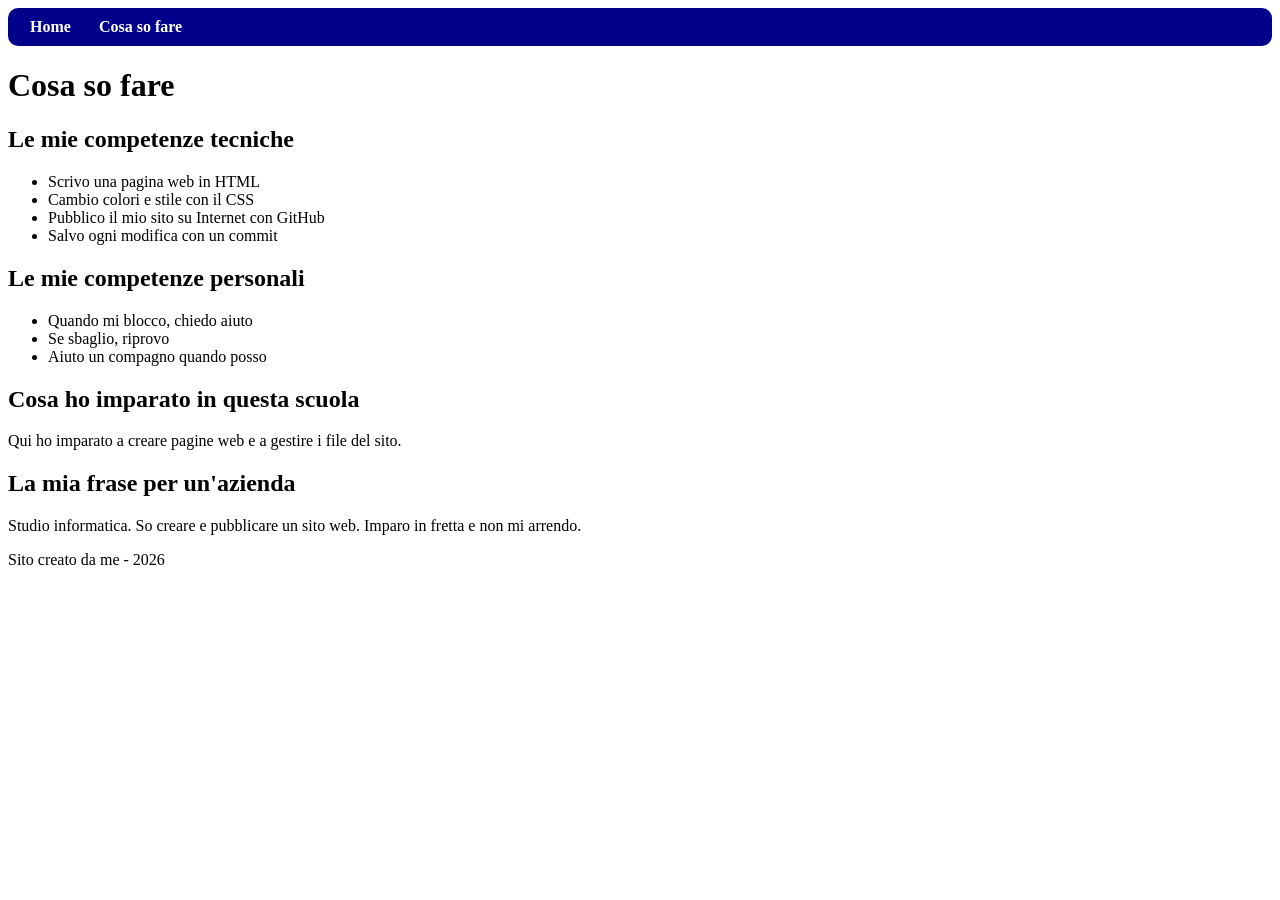
==== competenze.html @ 1a1e081b "Add competenze.html with skills and personal info" ====
<!DOCTYPE html>
<html lang="it">
<head>
  <meta charset="utf-8">
  <meta name="viewport" content="width=device-width, initial-scale=1">
  <title>Cosa so fare</title>
  <link rel="stylesheet" href="style.css">
</head>
<body>
  <nav class="menu">
    <a href="index.html">Home</a>
    <a href="competenze.html">Cosa so fare</a>
  </nav>
  <h1>Cosa so fare</h1>
  <div class="scheda">
    <h2>Le mie competenze tecniche</h2>
    <ul>
      <li>Scrivo una pagina web in HTML</li>
      <li>Cambio colori e stile con il CSS</li>
      <li>Pubblico il mio sito su Internet con GitHub</li>
      <li>Salvo ogni modifica con un commit</li>
    </ul>
    <h2>Le mie competenze personali</h2>
    <ul>
      <li>Quando mi blocco, chiedo aiuto</li>
      <li>Se sbaglio, riprovo</li>
      <li>Aiuto un compagno quando posso</li>
    </ul>
    <h2>Cosa ho imparato in questa scuola</h2>
    <p>Qui ho imparato a creare pagine web e a gestire i file del sito.</p>
    <h2>La mia frase per un'azienda</h2>
    <p>Studio informatica. So creare e pubblicare un sito web. Imparo in fretta e non mi arrendo.</p>
  </div>
  <p class="piede">Sito creato da me - 2026</p>
</body>
</html>
---- style.css ----
.menu {
  background: darkblue;
  padding: 10px;
  border-radius: 10px;
}
.menu a {
  color: white;
  text-decoration: none;
  font-weight: bold;
  margin: 0 12px;
}
.menu a:hover {
  color: orange;
}
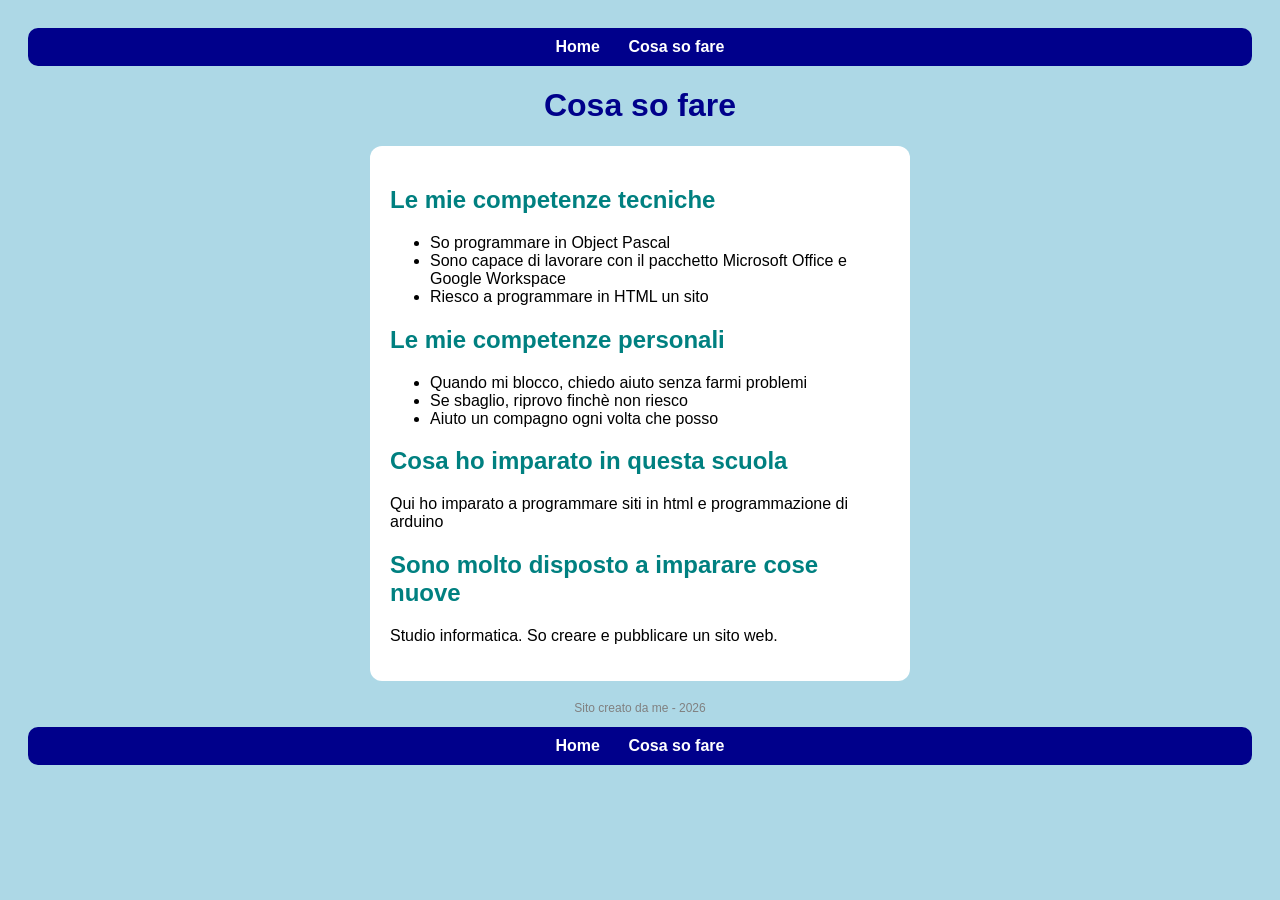
==== commit 15aadf18: "Refactor competenze.html structure and content" ====
--- a/competenze.html
+++ b/competenze.html
@@ -1,36 +1,37 @@
-<!DOCTYPE html>
-<html lang="it">
 <head>
   <meta charset="utf-8">
   <meta name="viewport" content="width=device-width, initial-scale=1">
-  <title>Cosa so fare</title>
+    <title>Cosa so fare</title>
   <link rel="stylesheet" href="style.css">
 </head>
 <body>
-  <nav class="menu">
+    <nav class="menu">
     <a href="index.html">Home</a>
     <a href="competenze.html">Cosa so fare</a>
   </nav>
   <h1>Cosa so fare</h1>
   <div class="scheda">
-    <h2>Le mie competenze tecniche</h2>
+     <h2>Le mie competenze tecniche</h2>
     <ul>
-      <li>Scrivo una pagina web in HTML</li>
-      <li>Cambio colori e stile con il CSS</li>
-      <li>Pubblico il mio sito su Internet con GitHub</li>
-      <li>Salvo ogni modifica con un commit</li>
+         <li>So programmare in Object Pascal</li>
+      <li>Sono capace di lavorare con il pacchetto Microsoft Office e Google Workspace</li>
+      <li>Riesco a programmare in HTML un sito</li>
     </ul>
     <h2>Le mie competenze personali</h2>
     <ul>
-      <li>Quando mi blocco, chiedo aiuto</li>
-      <li>Se sbaglio, riprovo</li>
-      <li>Aiuto un compagno quando posso</li>
+      <li>Quando mi blocco, chiedo aiuto senza farmi problemi</li>
+      <li>Se sbaglio, riprovo finchè non riesco</li>
+      <li>Aiuto un compagno ogni volta che posso</li>
     </ul>
     <h2>Cosa ho imparato in questa scuola</h2>
-    <p>Qui ho imparato a creare pagine web e a gestire i file del sito.</p>
-    <h2>La mia frase per un'azienda</h2>
-    <p>Studio informatica. So creare e pubblicare un sito web. Imparo in fretta e non mi arrendo.</p>
+    <p>Qui ho imparato a programmare siti in html e programmazione di arduino</p>
+    <h2>Sono molto disposto a imparare cose nuove </h2>
+    <p>Studio informatica. So creare e pubblicare un sito web.</p>
   </div>
-  <p class="piede">Sito creato da me - 2026</p>
+   <p class="piede">Sito creato da me - 2026</p>
 </body>
+  <nav class="menu">
+    <a href="index.html">Home</a>
+    <a href="competenze.html">Cosa so fare</a>
+  </nav>
 </html>
--- a/style.css
+++ b/style.css
@@ -1,3 +1,35 @@
+body {
+  background: lightblue;
+  font-family: Arial, sans-serif;
+  text-align: center;
+  padding: 20px;
+}
+
+h1 {
+  color: darkblue;
+}
+
+.sotto {
+  color: gray;
+}
+
+.scheda {
+  background: white;
+  max-width: 500px;
+  margin: 20px auto;
+  padding: 20px;
+  border-radius: 12px;
+  text-align: left;
+}
+
+h2 {
+  color: teal;
+}
+
+.piede {
+  font-size: 12px;
+  color: gray;
+}
 .menu {
   background: darkblue;
   padding: 10px;
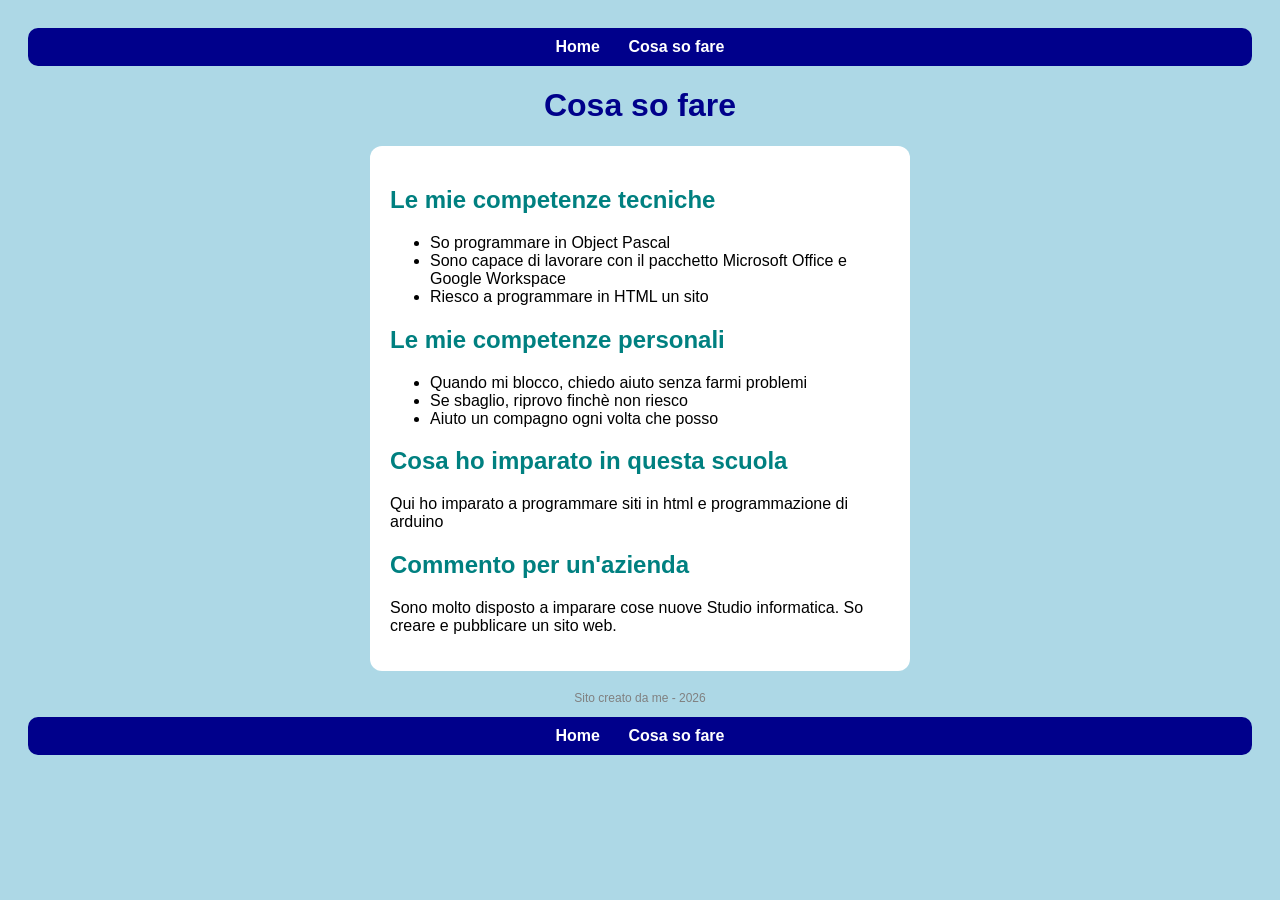
==== commit e8fa3736: "Update competenze.html" ====
--- a/competenze.html
+++ b/competenze.html
@@ -25,8 +25,9 @@
     </ul>
     <h2>Cosa ho imparato in questa scuola</h2>
     <p>Qui ho imparato a programmare siti in html e programmazione di arduino</p>
-    <h2>Sono molto disposto a imparare cose nuove </h2>
-    <p>Studio informatica. So creare e pubblicare un sito web.</p>
+    <h2>Commento per un'azienda </h2>
+    <p> Sono molto disposto a imparare cose nuove
+      Studio informatica. So creare e pubblicare un sito web.</p>
   </div>
    <p class="piede">Sito creato da me - 2026</p>
 </body>
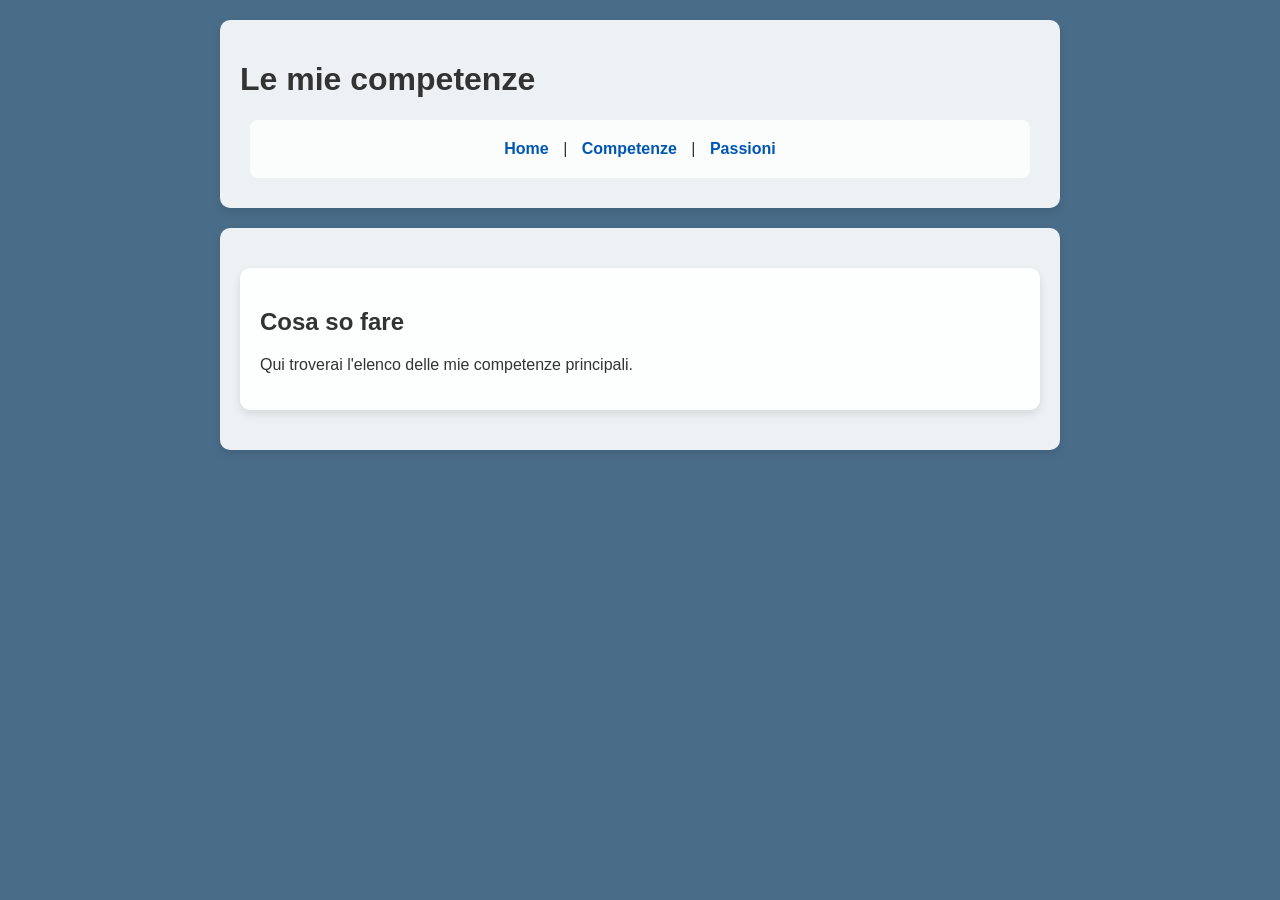
==== commit c7e76a14: "Add files via upload" ====
--- a/competenze.html
+++ b/competenze.html
@@ -1,38 +1,24 @@
+<!DOCTYPE html>
+<html lang="it">
 <head>
-  <meta charset="utf-8">
-  <meta name="viewport" content="width=device-width, initial-scale=1">
-    <title>Cosa so fare</title>
-  <link rel="stylesheet" href="style.css">
+    <meta charset="UTF-8">
+    <title>Competenze</title>
+    <link rel="stylesheet" href="style.css">
 </head>
 <body>
-    <nav class="menu">
-    <a href="index.html">Home</a>
-    <a href="competenze.html">Cosa so fare</a>
-  </nav>
-  <h1>Cosa so fare</h1>
-  <div class="scheda">
-     <h2>Le mie competenze tecniche</h2>
-    <ul>
-         <li>So programmare in Object Pascal</li>
-      <li>Sono capace di lavorare con il pacchetto Microsoft Office e Google Workspace</li>
-      <li>Riesco a programmare in HTML un sito</li>
-    </ul>
-    <h2>Le mie competenze personali</h2>
-    <ul>
-      <li>Quando mi blocco, chiedo aiuto senza farmi problemi</li>
-      <li>Se sbaglio, riprovo finchè non riesco</li>
-      <li>Aiuto un compagno ogni volta che posso</li>
-    </ul>
-    <h2>Cosa ho imparato in questa scuola</h2>
-    <p>Qui ho imparato a programmare siti in html e programmazione di arduino</p>
-    <h2>Commento per un'azienda </h2>
-    <p> Sono molto disposto a imparare cose nuove
-      Studio informatica. So creare e pubblicare un sito web.</p>
-  </div>
-   <p class="piede">Sito creato da me - 2026</p>
+    <header>
+        <h1>Le mie competenze</h1>
+        <nav>
+            <a href="index.html">Home</a> | 
+            <a href="competenze.html">Competenze</a> | 
+            <a href="passione.html">Passioni</a>
+        </nav>
+    </header>
+    <main>
+        <section class="card">
+            <h2>Cosa so fare</h2>
+            <p>Qui troverai l'elenco delle mie competenze principali.</p>
+        </section>
+    </main>
 </body>
-  <nav class="menu">
-    <a href="index.html">Home</a>
-    <a href="competenze.html">Cosa so fare</a>
-  </nav>
-</html>
+</html>
--- a/style.css
+++ b/style.css
@@ -1,46 +1,43 @@
-body {
-  background: lightblue;
-  font-family: Arial, sans-serif;
-  text-align: center;
-  padding: 20px;
-}
-
-h1 {
-  color: darkblue;
-}
-
-.sotto {
-  color: gray;
-}
-
-.scheda {
-  background: white;
-  max-width: 500px;
-  margin: 20px auto;
-  padding: 20px;
-  border-radius: 12px;
-  text-align: left;
-}
-
-h2 {
-  color: teal;
-}
-
-.piede {
-  font-size: 12px;
-  color: gray;
-}
-.menu {
-  background: darkblue;
-  padding: 10px;
-  border-radius: 10px;
-}
-.menu a {
-  color: white;
-  text-decoration: none;
-  font-weight: bold;
-  margin: 0 12px;
-}
-.menu a:hover {
-  color: orange;
-}
+/* Stile per il corpo della pagina con l'immagine di sfondo richiesta */
+body {
+    font-family: Arial, sans-serif;
+    margin: 0;
+    padding: 0;
+    background-image: url("img/sfondo.jpg");
+    background-size: cover;
+    background-attachment: fixed;
+    background-position: center;
+    color: #333;
+}
+
+nav {
+    background-color: rgba(255, 255, 255, 0.8);
+    padding: 15px;
+    text-align: center;
+    border-radius: 8px;
+    margin: 10px;
+}
+
+a {
+    display: inline-block;
+    text-decoration: none;
+    color: #0056b3;
+    font-weight: bold;
+    padding: 5px 10px;
+    /* Animazione */
+    transition: transform 0.3s ease, color 0.3s ease; 
+}
+
+a:hover {
+    transform: scale(1.1); /* Effetto ingrandimento */
+    color: #ff4500;
+}
+
+.card, header, main, footer {
+    background-color: rgba(255, 255, 255, 0.9);
+    margin: 20px auto;
+    padding: 20px;
+    max-width: 800px;
+    border-radius: 10px;
+    box-shadow: 0 4px 8px rgba(0,0,0,0.1);
+}
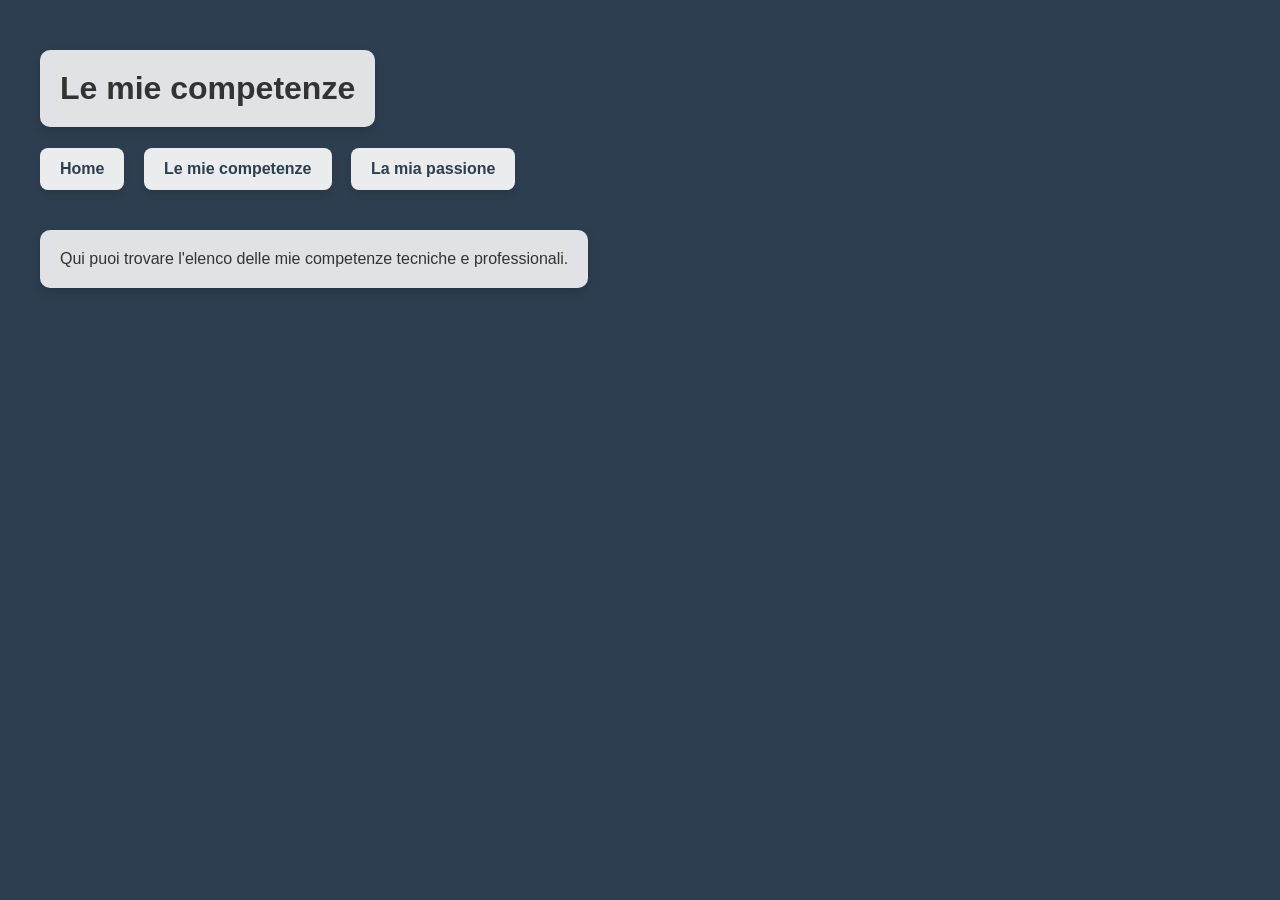
==== commit 3c79a090: "Add files via upload" ====
--- a/competenze.html
+++ b/competenze.html
@@ -2,23 +2,17 @@
 <html lang="it">
 <head>
     <meta charset="UTF-8">
-    <title>Competenze</title>
+    <meta name="viewport" content="width=device-width, initial-scale=1.0">
+    <title>Competenze - Il Mio Sito</title>
     <link rel="stylesheet" href="style.css">
 </head>
 <body>
-    <header>
-        <h1>Le mie competenze</h1>
-        <nav>
-            <a href="index.html">Home</a> | 
-            <a href="competenze.html">Competenze</a> | 
-            <a href="passione.html">Passioni</a>
-        </nav>
-    </header>
-    <main>
-        <section class="card">
-            <h2>Cosa so fare</h2>
-            <p>Qui troverai l'elenco delle mie competenze principali.</p>
-        </section>
-    </main>
+    <h1>Le mie competenze</h1>
+    <nav>
+        <a href="index.html">Home</a>
+        <a href="competenze.html">Le mie competenze</a>
+        <a href="passione.html">La mia passione</a>
+    </nav>
+    <p>Qui puoi trovare l'elenco delle mie competenze tecniche e professionali.</p>
 </body>
 </html>
--- a/style.css
+++ b/style.css
@@ -1,43 +1,43 @@
-/* Stile per il corpo della pagina con l'immagine di sfondo richiesta */
 body {
-    font-family: Arial, sans-serif;
-    margin: 0;
-    padding: 0;
+    font-family: 'Segoe UI', Tahoma, Geneva, Verdana, sans-serif;
     background-image: url("img/sfondo.jpg");
     background-size: cover;
     background-attachment: fixed;
     background-position: center;
     color: #333;
+    margin: 0;
+    padding: 40px;
 }
 
 nav {
-    background-color: rgba(255, 255, 255, 0.8);
-    padding: 15px;
-    text-align: center;
-    border-radius: 8px;
-    margin: 10px;
+    margin-bottom: 30px;
 }
 
+/* Stile per i link con l'animazione di transizione richiesta */
 a {
     display: inline-block;
+    margin-right: 15px;
+    padding: 12px 20px;
+    background-color: rgba(255, 255, 255, 0.9);
     text-decoration: none;
-    color: #0056b3;
+    color: #2c3e50;
     font-weight: bold;
-    padding: 5px 10px;
-    /* Animazione */
-    transition: transform 0.3s ease, color 0.3s ease; 
+    border-radius: 8px;
+    box-shadow: 0 4px 6px rgba(0,0,0,0.1);
+    /* Animazione aggiunta come richiesto */
+    transition: transform .3s ease, background-color .3s ease;
 }
 
 a:hover {
-    transform: scale(1.1); /* Effetto ingrandimento */
-    color: #ff4500;
+    transform: scale(1.1);
+    background-color: #ffffff;
 }
 
-.card, header, main, footer {
-    background-color: rgba(255, 255, 255, 0.9);
-    margin: 20px auto;
+h1, p {
+    background-color: rgba(255, 255, 255, 0.85);
     padding: 20px;
-    max-width: 800px;
     border-radius: 10px;
-    box-shadow: 0 4px 8px rgba(0,0,0,0.1);
+    display: inline-block;
+    margin-top: 10px;
+    box-shadow: 0 4px 10px rgba(0,0,0,0.15);
 }
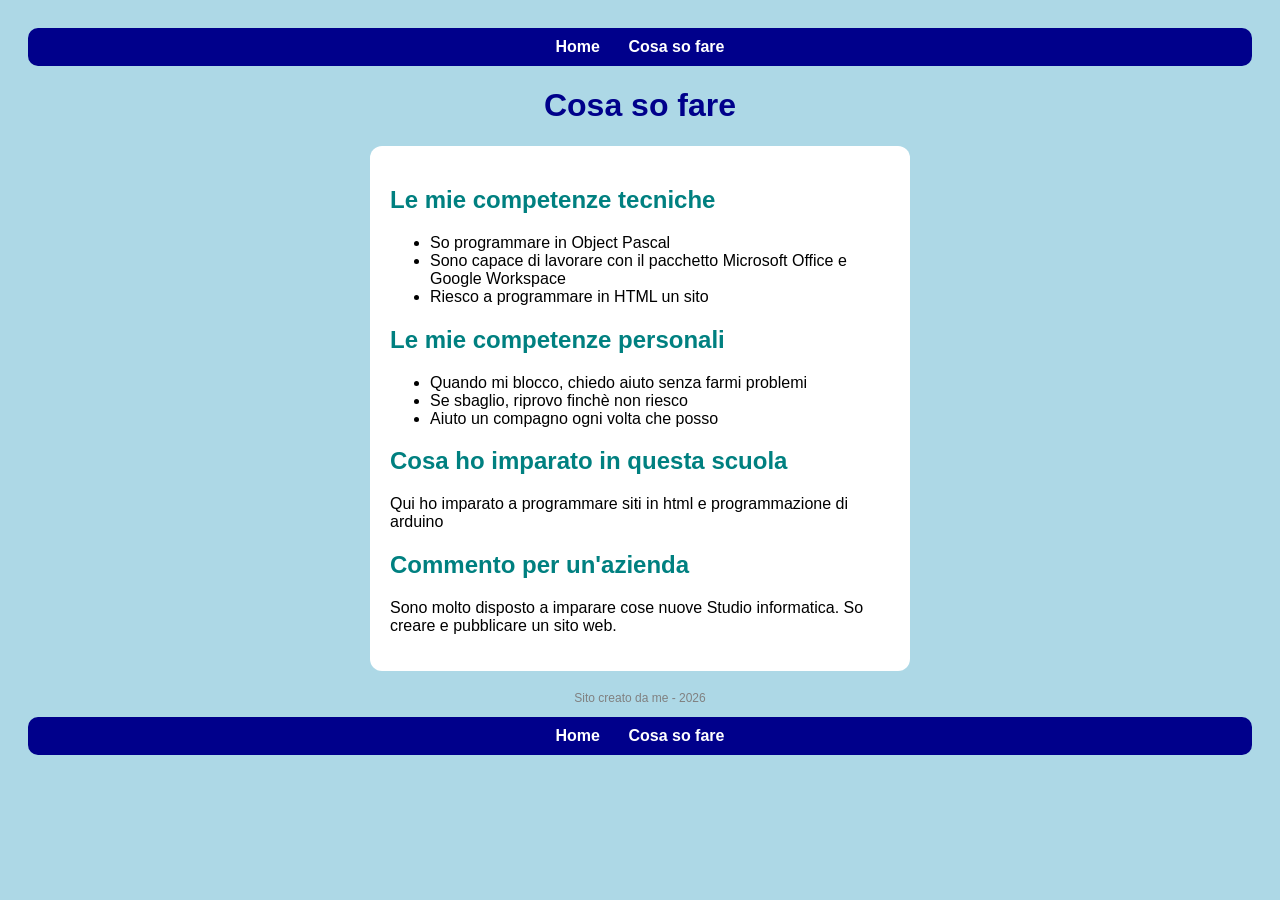
==== commit b5325b66: "Add files via upload" ====
--- a/competenze.html
+++ b/competenze.html
@@ -1,18 +1,38 @@
-<!DOCTYPE html>
-<html lang="it">
 <head>
-    <meta charset="UTF-8">
-    <meta name="viewport" content="width=device-width, initial-scale=1.0">
-    <title>Competenze - Il Mio Sito</title>
-    <link rel="stylesheet" href="style.css">
+  <meta charset="utf-8">
+  <meta name="viewport" content="width=device-width, initial-scale=1">
+    <title>Cosa so fare</title>
+  <link rel="stylesheet" href="style.css">
 </head>
 <body>
-    <h1>Le mie competenze</h1>
-    <nav>
-        <a href="index.html">Home</a>
-        <a href="competenze.html">Le mie competenze</a>
-        <a href="passione.html">La mia passione</a>
-    </nav>
-    <p>Qui puoi trovare l'elenco delle mie competenze tecniche e professionali.</p>
+    <nav class="menu">
+    <a href="index.html">Home</a>
+    <a href="competenze.html">Cosa so fare</a>
+  </nav>
+  <h1>Cosa so fare</h1>
+  <div class="scheda">
+     <h2>Le mie competenze tecniche</h2>
+    <ul>
+         <li>So programmare in Object Pascal</li>
+      <li>Sono capace di lavorare con il pacchetto Microsoft Office e Google Workspace</li>
+      <li>Riesco a programmare in HTML un sito</li>
+    </ul>
+    <h2>Le mie competenze personali</h2>
+    <ul>
+      <li>Quando mi blocco, chiedo aiuto senza farmi problemi</li>
+      <li>Se sbaglio, riprovo finchè non riesco</li>
+      <li>Aiuto un compagno ogni volta che posso</li>
+    </ul>
+    <h2>Cosa ho imparato in questa scuola</h2>
+    <p>Qui ho imparato a programmare siti in html e programmazione di arduino</p>
+    <h2>Commento per un'azienda </h2>
+    <p> Sono molto disposto a imparare cose nuove
+      Studio informatica. So creare e pubblicare un sito web.</p>
+  </div>
+   <p class="piede">Sito creato da me - 2026</p>
 </body>
-</html>+  <nav class="menu">
+    <a href="index.html">Home</a>
+    <a href="competenze.html">Cosa so fare</a>
+  </nav>
+</html>
--- a/style.css
+++ b/style.css
@@ -1,43 +1,46 @@
-body {
-    font-family: 'Segoe UI', Tahoma, Geneva, Verdana, sans-serif;
-    background-image: url("img/sfondo.jpg");
-    background-size: cover;
-    background-attachment: fixed;
-    background-position: center;
-    color: #333;
-    margin: 0;
-    padding: 40px;
-}
-
-nav {
-    margin-bottom: 30px;
-}
-
-/* Stile per i link con l'animazione di transizione richiesta */
-a {
-    display: inline-block;
-    margin-right: 15px;
-    padding: 12px 20px;
-    background-color: rgba(255, 255, 255, 0.9);
-    text-decoration: none;
-    color: #2c3e50;
-    font-weight: bold;
-    border-radius: 8px;
-    box-shadow: 0 4px 6px rgba(0,0,0,0.1);
-    /* Animazione aggiunta come richiesto */
-    transition: transform .3s ease, background-color .3s ease;
-}
-
-a:hover {
-    transform: scale(1.1);
-    background-color: #ffffff;
-}
-
-h1, p {
-    background-color: rgba(255, 255, 255, 0.85);
-    padding: 20px;
-    border-radius: 10px;
-    display: inline-block;
-    margin-top: 10px;
-    box-shadow: 0 4px 10px rgba(0,0,0,0.15);
-}
+body {
+  background: lightblue;
+  font-family: Arial, sans-serif;
+  text-align: center;
+  padding: 20px;
+}
+
+h1 {
+  color: darkblue;
+}
+
+.sotto {
+  color: gray;
+}
+
+.scheda {
+  background: white;
+  max-width: 500px;
+  margin: 20px auto;
+  padding: 20px;
+  border-radius: 12px;
+  text-align: left;
+}
+
+h2 {
+  color: teal;
+}
+
+.piede {
+  font-size: 12px;
+  color: gray;
+}
+.menu {
+  background: darkblue;
+  padding: 10px;
+  border-radius: 10px;
+}
+.menu a {
+  color: white;
+  text-decoration: none;
+  font-weight: bold;
+  margin: 0 12px;
+}
+.menu a:hover {
+  color: orange;
+}
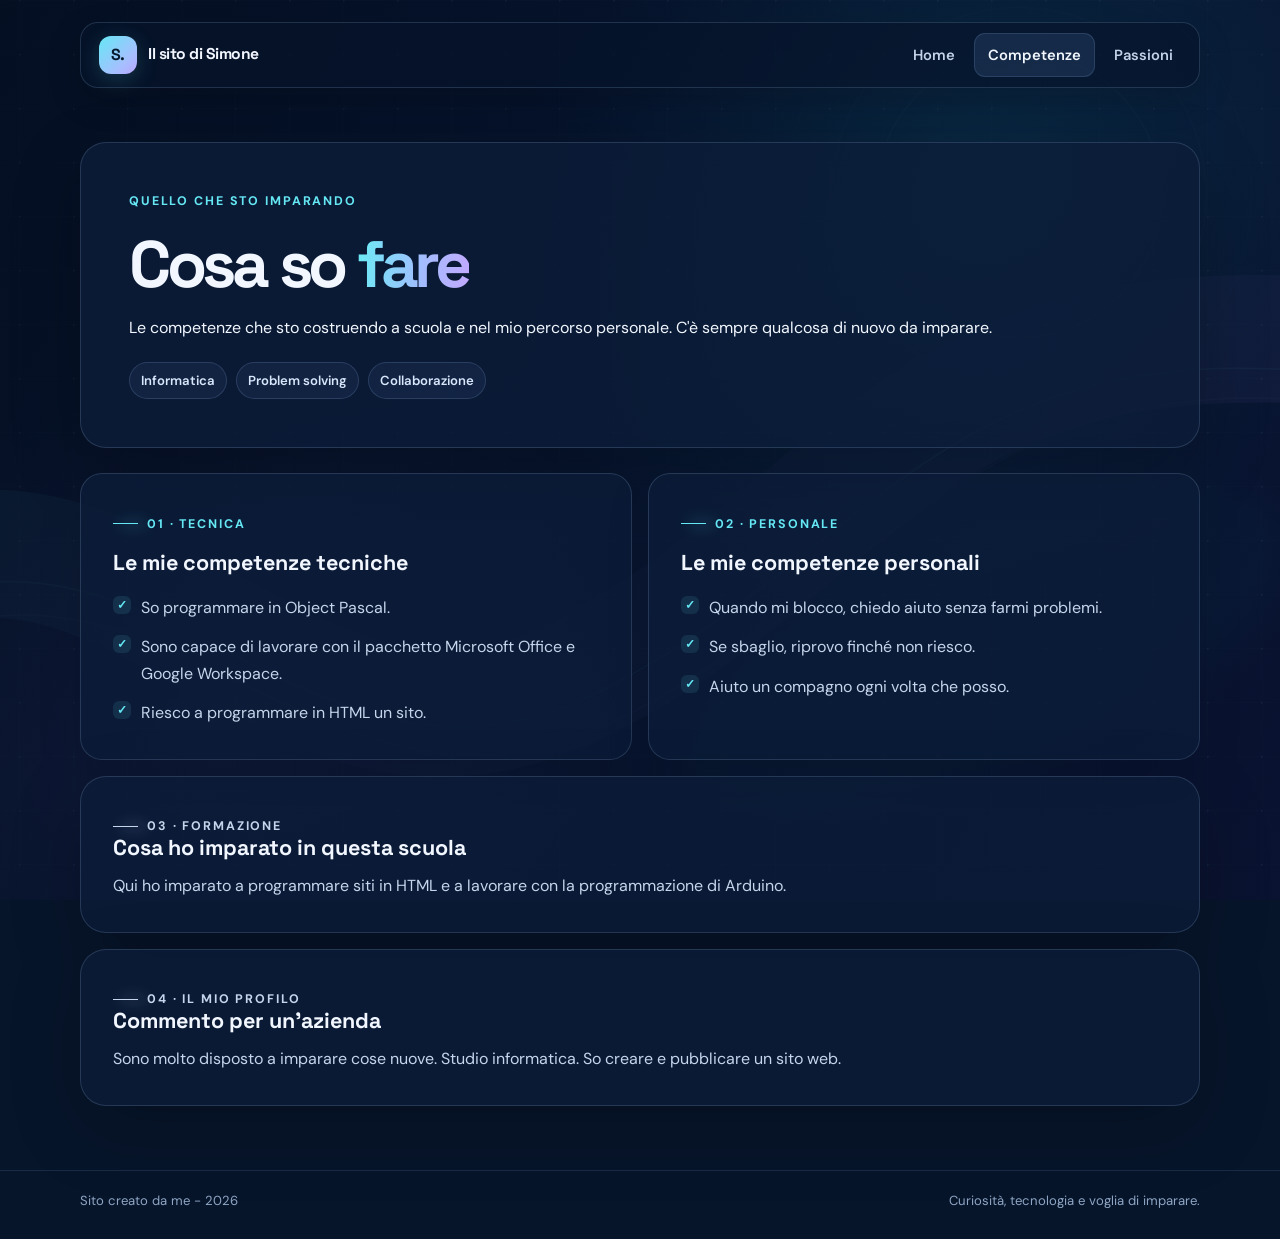
==== commit 4e8fa8b7: "Add files via upload" ====
--- a/competenze.html
+++ b/competenze.html
@@ -1,38 +1,75 @@
+<!DOCTYPE html>
+<html lang="it">
 <head>
   <meta charset="utf-8">
   <meta name="viewport" content="width=device-width, initial-scale=1">
-    <title>Cosa so fare</title>
+  <meta name="theme-color" content="#07152b">
+  <meta name="description" content="Le competenze tecniche e personali di Simone e quello che ha imparato a scuola.">
+  <title>Competenze | Il sito di Simone</title>
   <link rel="stylesheet" href="style.css">
 </head>
-<body>
-    <nav class="menu">
-    <a href="index.html">Home</a>
-    <a href="competenze.html">Cosa so fare</a>
-  </nav>
-  <h1>Cosa so fare</h1>
-  <div class="scheda">
-     <h2>Le mie competenze tecniche</h2>
-    <ul>
-         <li>So programmare in Object Pascal</li>
-      <li>Sono capace di lavorare con il pacchetto Microsoft Office e Google Workspace</li>
-      <li>Riesco a programmare in HTML un sito</li>
-    </ul>
-    <h2>Le mie competenze personali</h2>
-    <ul>
-      <li>Quando mi blocco, chiedo aiuto senza farmi problemi</li>
-      <li>Se sbaglio, riprovo finchè non riesco</li>
-      <li>Aiuto un compagno ogni volta che posso</li>
-    </ul>
-    <h2>Cosa ho imparato in questa scuola</h2>
-    <p>Qui ho imparato a programmare siti in html e programmazione di arduino</p>
-    <h2>Commento per un'azienda </h2>
-    <p> Sono molto disposto a imparare cose nuove
-      Studio informatica. So creare e pubblicare un sito web.</p>
+<body class="page-skills">
+<header class="site-header">
+  <div class="site-shell">
+    <nav class="menu" aria-label="Navigazione principale">
+      <a class="brand" href="index.html" aria-label="Simone — pagina iniziale">
+        <span class="brand-mark" aria-hidden="true">S.</span>
+        <span class="brand-name">Il sito di Simone</span>
+      </a>
+      <div class="nav-links">
+        <a href="index.html">Home</a>
+        <a href="competenze.html" aria-current="page">Competenze</a>
+        <a href="passione.html">Passioni</a>
+      </div>
+    </nav>
   </div>
-   <p class="piede">Sito creato da me - 2026</p>
+</header>
+  <main class="site-shell page-enter">
+    <section class="page-intro">
+      <p class="page-label">Quello che sto imparando</p>
+      <h1>Cosa so <span class="gradient-text">fare</span></h1>
+      <p>Le competenze che sto costruendo a scuola e nel mio percorso personale. C'è sempre qualcosa di nuovo da imparare.</p>
+      <div class="tag-row"><span class="tag">Informatica</span><span class="tag">Problem solving</span><span class="tag">Collaborazione</span></div>
+    </section>
+
+    <section class="skills-layout" aria-label="Le mie competenze">
+      <article class="skills-panel">
+        <p class="eyebrow">01 · Tecnica</p>
+        <h2>Le mie competenze tecniche</h2>
+        <ul class="clean-list">
+          <li>So programmare in Object Pascal.</li>
+          <li>Sono capace di lavorare con il pacchetto Microsoft Office e Google Workspace.</li>
+          <li>Riesco a programmare in HTML un sito.</li>
+        </ul>
+      </article>
+      <article class="skills-panel">
+        <p class="eyebrow">02 · Personale</p>
+        <h2>Le mie competenze personali</h2>
+        <ul class="clean-list">
+          <li>Quando mi blocco, chiedo aiuto senza farmi problemi.</li>
+          <li>Se sbaglio, riprovo finché non riesco.</li>
+          <li>Aiuto un compagno ogni volta che posso.</li>
+        </ul>
+      </article>
+    </section>
+
+    <section class="wide-panel">
+      <p class="eyebrow">03 · Formazione</p>
+      <h2>Cosa ho imparato in questa scuola</h2>
+      <p>Qui ho imparato a programmare siti in HTML e a lavorare con la programmazione di Arduino.</p>
+    </section>
+
+    <section class="wide-panel">
+      <p class="eyebrow">04 · Il mio profilo</p>
+      <h2>Commento per un'azienda</h2>
+      <p>Sono molto disposto a imparare cose nuove. Studio informatica. So creare e pubblicare un sito web.</p>
+    </section>
+  </main>
+<footer class="site-footer">
+  <div class="site-shell footer-inner">
+    <p>Sito creato da me - 2026</p>
+    <p>Curiosità, tecnologia e voglia di imparare.</p>
+  </div>
+</footer>
 </body>
-  <nav class="menu">
-    <a href="index.html">Home</a>
-    <a href="competenze.html">Cosa so fare</a>
-  </nav>
 </html>
--- a/style.css
+++ b/style.css
@@ -1,46 +1,177 @@
-body {
-  background: lightblue;
-  font-family: Arial, sans-serif;
-  text-align: center;
-  padding: 20px;
-}
-
-h1 {
-  color: darkblue;
-}
-
-.sotto {
-  color: gray;
-}
-
-.scheda {
-  background: white;
-  max-width: 500px;
-  margin: 20px auto;
-  padding: 20px;
-  border-radius: 12px;
-  text-align: left;
-}
-
-h2 {
-  color: teal;
-}
-
-.piede {
-  font-size: 12px;
-  color: gray;
-}
-.menu {
-  background: darkblue;
-  padding: 10px;
-  border-radius: 10px;
-}
-.menu a {
-  color: white;
-  text-decoration: none;
-  font-weight: bold;
-  margin: 0 12px;
-}
-.menu a:hover {
-  color: orange;
-}
+@import url('https://fonts.googleapis.com/css2?family=DM+Sans:wght@400;500;600;700&family=Space+Grotesk:wght@400;500;600;700&display=swap');
+
+:root {
+  color-scheme: dark;
+  --bg: #07152b;
+  --surface: rgba(12, 29, 57, .78);
+  --surface-strong: rgba(12, 30, 60, .94);
+  --border: rgba(172, 218, 255, .16);
+  --text: #f2f7ff;
+  --muted: #a8bbd7;
+  --cyan: #65e7f4;
+  --blue: #91a8ff;
+  --violet: #bba6ff;
+  --shadow: 0 24px 70px rgba(0, 0, 0, .24);
+}
+
+* { box-sizing: border-box; }
+html { scroll-behavior: smooth; }
+body {
+  min-height: 100vh;
+  margin: 0;
+  color: var(--text);
+  font-family: 'DM Sans', Arial, sans-serif;
+  line-height: 1.65;
+  background-color: var(--bg);
+  background-image: linear-gradient(115deg, rgba(4, 14, 32, .82), rgba(7, 18, 43, .72)), url('./img/fondo.svg');
+  background-size: cover;
+  background-position: center top;
+  background-repeat: no-repeat;
+  background-attachment: fixed;
+}
+
+a { color: inherit; }
+.site-shell { width: min(1120px, calc(100% - 40px)); margin: 0 auto; }
+.site-header { padding: 22px 0 10px; animation: enter .65s ease both; }
+.menu {
+  display: flex;
+  align-items: center;
+  justify-content: space-between;
+  gap: 20px;
+  padding: 10px 12px 10px 18px;
+  border: 1px solid var(--border);
+  border-radius: 18px;
+  background: rgba(7, 20, 43, .67);
+  box-shadow: 0 12px 35px rgba(0, 0, 0, .16);
+  -webkit-backdrop-filter: blur(18px);
+  backdrop-filter: blur(18px);
+}
+.brand { display: inline-flex; align-items: center; gap: 11px; text-decoration: none; font-weight: 700; letter-spacing: -.03em; }
+.brand-mark {
+  display: grid; place-items: center; width: 38px; height: 38px; border-radius: 12px;
+  color: #06182b; font-family: 'Space Grotesk', sans-serif; font-weight: 700;
+  background: linear-gradient(135deg, var(--cyan), #a5c0ff 68%, var(--violet));
+  box-shadow: 0 5px 22px rgba(101, 231, 244, .18);
+}
+.brand-name { font-family: 'Space Grotesk', sans-serif; font-size: .98rem; }
+.nav-links { display: flex; flex-wrap: wrap; align-items: center; gap: 5px; }
+.nav-links a {
+  padding: 9px 13px; border: 1px solid transparent; border-radius: 11px;
+  color: #c3d2e8; text-decoration: none; font-size: .92rem; font-weight: 600;
+  transition: color .22s ease, background .22s ease, border-color .22s ease, transform .22s ease;
+}
+.nav-links a:hover, .nav-links a[aria-current="page"] {
+  color: var(--text); background: rgba(133, 177, 255, .12); border-color: rgba(149, 193, 255, .15);
+}
+.nav-links a:hover { transform: translateY(-1px); }
+a:focus-visible { outline: 3px solid var(--cyan); outline-offset: 4px; }
+main { padding: 44px 0 64px; }
+.hero { display: grid; grid-template-columns: minmax(0, 1.25fr) minmax(250px, .75fr); align-items: center; gap: clamp(30px, 6vw, 72px); padding: 46px 0 48px; }
+.eyebrow {
+  display: inline-flex; align-items: center; gap: 9px; margin: 0 0 17px;
+  color: var(--cyan); font-size: .78rem; font-weight: 700; letter-spacing: .15em; text-transform: uppercase;
+}
+.eyebrow::before { content: ''; width: 25px; height: 1px; background: currentColor; box-shadow: 8px 0 14px currentColor; }
+h1, h2, h3, p { margin-top: 0; }
+h1, h2, h3 { font-family: 'Space Grotesk', 'DM Sans', sans-serif; line-height: 1.15; }
+h1 { max-width: 760px; margin-bottom: 18px; font-size: clamp(2.7rem, 6.7vw, 5.1rem); font-weight: 700; letter-spacing: -.065em; }
+.gradient-text { color: var(--cyan); background: linear-gradient(95deg, #6de9f5 5%, #a3bdff 58%, #c3a8ff); background-clip: text; -webkit-background-clip: text; -webkit-text-fill-color: transparent; }
+.lead { max-width: 600px; margin-bottom: 0; color: #c3d2e7; font-size: clamp(1.02rem, 2vw, 1.2rem); }
+.hero-actions { display: flex; flex-wrap: wrap; gap: 12px; margin-top: 27px; }
+.button {
+  display: inline-flex; justify-content: center; align-items: center; gap: 10px; min-height: 46px;
+  padding: 11px 17px; border: 1px solid var(--border); border-radius: 13px; text-decoration: none;
+  font-weight: 700; font-size: .93rem; transition: transform .22s ease, box-shadow .22s ease, border-color .22s ease, background .22s ease;
+}
+.button.primary { color: #06172b; background: linear-gradient(110deg, #69e8f4, #a8c0ff); border-color: transparent; box-shadow: 0 9px 24px rgba(74, 199, 235, .13); }
+.button.secondary { color: #e2edff; background: rgba(8, 24, 48, .56); }
+.button:hover { transform: translateY(-3px); box-shadow: 0 12px 28px rgba(0, 0, 0, .2); }
+.hero-art {
+  position: relative; isolation: isolate; display: grid; place-items: center; min-height: 310px; overflow: hidden;
+  border: 1px solid rgba(186, 224, 255, .19); border-radius: 32px;
+  background: linear-gradient(145deg, rgba(72, 135, 194, .16), rgba(119, 109, 218, .12)), rgba(6, 19, 42, .5);
+  box-shadow: var(--shadow); -webkit-backdrop-filter: blur(14px); backdrop-filter: blur(14px);
+}
+.hero-art::before, .hero-art::after { content: ''; position: absolute; z-index: -1; border-radius: 50%; filter: blur(1px); }
+.hero-art::before { width: 200px; height: 200px; top: 22px; right: -30px; border: 1px solid rgba(110, 230, 246, .25); box-shadow: 0 0 0 25px rgba(110, 230, 246, .025), 0 0 0 52px rgba(110, 230, 246, .02); }
+.hero-art::after { width: 230px; height: 230px; bottom: -120px; left: -75px; background: rgba(126, 111, 255, .2); filter: blur(35px); }
+.orbit { position: absolute; width: 178px; height: 178px; border: 1px solid rgba(170, 222, 255, .24); border-radius: 50%; transform: rotateX(63deg) rotateZ(-28deg); }
+.orbit.two { width: 220px; height: 220px; transform: rotateX(63deg) rotateZ(37deg); border-color: rgba(190, 169, 255, .24); }
+.core {
+  display: grid; place-items: center; width: 126px; height: 126px; border-radius: 36px; transform: rotate(-8deg);
+  color: #08203a; font-family: 'Space Grotesk', sans-serif; font-size: 2.5rem; font-weight: 700;
+  background: linear-gradient(140deg, #68e9f3 4%, #a8c1ff 65%, #c6a8ff);
+  box-shadow: 0 0 70px rgba(101, 231, 244, .2), inset 0 1px 0 rgba(255,255,255,.65);
+  animation: float 5s ease-in-out infinite;
+}
+.art-caption { position: absolute; bottom: 22px; left: 24px; color: #adc3df; font-size: .78rem; letter-spacing: .12em; text-transform: uppercase; }
+.section-heading { display: flex; justify-content: space-between; align-items: end; gap: 24px; margin-bottom: 21px; }
+.section-heading h2 { margin-bottom: 0; font-size: clamp(1.55rem, 3vw, 2rem); letter-spacing: -.045em; }
+.section-heading p { max-width: 480px; margin-bottom: 0; color: var(--muted); font-size: .94rem; }
+.content-grid { display: grid; grid-template-columns: repeat(3, minmax(0, 1fr)); gap: 16px; }
+.card {
+  padding: 24px; border: 1px solid var(--border); border-radius: 21px;
+  background: linear-gradient(145deg, rgba(18, 40, 73, .85), rgba(8, 24, 49, .76));
+  box-shadow: 0 16px 42px rgba(0, 0, 0, .13); transition: transform .25s ease, border-color .25s ease, background .25s ease;
+}
+.card:hover { transform: translateY(-5px); border-color: rgba(105, 228, 245, .38); background: linear-gradient(145deg, rgba(21, 49, 87, .9), rgba(9, 27, 53, .86)); }
+.card-icon { display: grid; place-items: center; width: 44px; height: 44px; margin-bottom: 19px; border: 1px solid rgba(150, 206, 255, .2); border-radius: 14px; color: var(--cyan); background: rgba(108, 193, 238, .09); font-size: 1.12rem; font-weight: 700; }
+.card h2, .card h3 { margin-bottom: 10px; font-size: 1.17rem; letter-spacing: -.025em; }
+.card p { margin-bottom: 0; color: var(--muted); font-size: .95rem; }
+.bio-panel, .page-intro, .wide-panel {
+  border: 1px solid var(--border); border-radius: 26px; background: var(--surface); box-shadow: var(--shadow);
+  -webkit-backdrop-filter: blur(16px); backdrop-filter: blur(16px);
+}
+.bio-panel { margin-top: 16px; padding: clamp(24px, 4vw, 38px); }
+.bio-panel h2 { margin-bottom: 11px; font-size: 1.45rem; }
+.bio-panel p { color: #c5d5eb; }
+.bio-panel p:last-child { margin-bottom: 0; }
+.tag-row { display: flex; flex-wrap: wrap; gap: 9px; margin-top: 20px; }
+.tag { display: inline-flex; align-items: center; padding: 7px 11px; border: 1px solid rgba(163, 198, 245, .16); border-radius: 999px; color: #d8e7fb; background: rgba(117, 157, 222, .08); font-size: .82rem; font-weight: 600; }
+.page-intro { padding: clamp(27px, 5vw, 48px); margin-bottom: 25px; }
+.page-intro h1 { margin-bottom: 13px; font-size: clamp(2.5rem, 5.4vw, 4.1rem); }
+.page-intro p:last-child { max-width: 700px; margin-bottom: 0; color: var(--muted); font-size: 1.05rem; }
+.page-label { margin: 0 0 15px; color: var(--cyan); font-size: .78rem; font-weight: 700; letter-spacing: .15em; text-transform: uppercase; }
+.skills-layout { display: grid; grid-template-columns: repeat(2, minmax(0, 1fr)); gap: 16px; }
+.skills-panel { padding: clamp(23px, 3.6vw, 32px); border: 1px solid var(--border); border-radius: 22px; background: var(--surface); box-shadow: 0 16px 44px rgba(0,0,0,.13); }
+.skills-panel h2 { margin-bottom: 19px; font-size: 1.35rem; }
+.clean-list { display: grid; gap: 13px; margin: 0; padding: 0; list-style: none; }
+.clean-list li { position: relative; padding-left: 28px; color: #c5d5eb; }
+.clean-list li::before { content: '✓'; position: absolute; top: 1px; left: 0; display: grid; place-items: center; width: 18px; height: 18px; border-radius: 6px; color: var(--cyan); background: rgba(101, 231, 244, .1); font-size: .75rem; font-weight: 700; }
+.wide-panel { margin-top: 16px; padding: clamp(23px, 3.6vw, 32px); }
+.wide-panel h2 { margin-bottom: 12px; font-size: 1.35rem; }
+.wide-panel p { margin-bottom: 0; color: #c5d5eb; }
+.passion-grid .card { min-height: 215px; }
+.passion-number { display: block; margin-bottom: 14px; color: var(--cyan); font-size: .8rem; font-weight: 700; letter-spacing: .14em; }
+.site-footer { padding: 19px 0 28px; border-top: 1px solid rgba(165, 205, 250, .12); color: #8ea6c4; font-size: .82rem; }
+.footer-inner { display: flex; justify-content: space-between; gap: 16px; }
+.site-footer p { margin: 0; }
+.page-enter { animation: enter .72s ease both; }
+.page-enter > * { animation: rise .65s ease both; }
+.page-enter > *:nth-child(2) { animation-delay: .09s; }
+.page-enter > *:nth-child(3) { animation-delay: .16s; }
+@keyframes enter { from { opacity: 0; } to { opacity: 1; } }
+@keyframes rise { from { opacity: 0; transform: translateY(14px); } to { opacity: 1; transform: translateY(0); } }
+@keyframes float { 0%, 100% { transform: translateY(0) rotate(-8deg); } 50% { transform: translateY(-10px) rotate(-4deg); } }
+
+@media (max-width: 760px) {
+  .site-shell { width: min(100% - 28px, 600px); }
+  .site-header { padding-top: 14px; }
+  .menu { align-items: flex-start; flex-direction: column; gap: 10px; padding: 12px; }
+  .nav-links { width: 100%; gap: 4px; }
+  .nav-links a { flex: 1 1 auto; padding: 9px 10px; text-align: center; font-size: .85rem; }
+  main { padding: 22px 0 44px; }
+  .hero { grid-template-columns: 1fr; gap: 29px; padding: 30px 0 38px; }
+  h1 { font-size: clamp(2.75rem, 12vw, 4.2rem); }
+  .hero-art { min-height: 245px; }
+  .content-grid { grid-template-columns: 1fr; }
+  .section-heading { align-items: flex-start; flex-direction: column; gap: 9px; }
+  .skills-layout { grid-template-columns: 1fr; }
+  .passion-grid .card { min-height: auto; }
+  .footer-inner { flex-direction: column; gap: 4px; }
+  body { background-attachment: scroll; }
+}
+
+@media (prefers-reduced-motion: reduce) {
+  *, *::before, *::after { scroll-behavior: auto !important; animation-duration: .01ms !important; animation-iteration-count: 1 !important; transition-duration: .01ms !important; }
+}
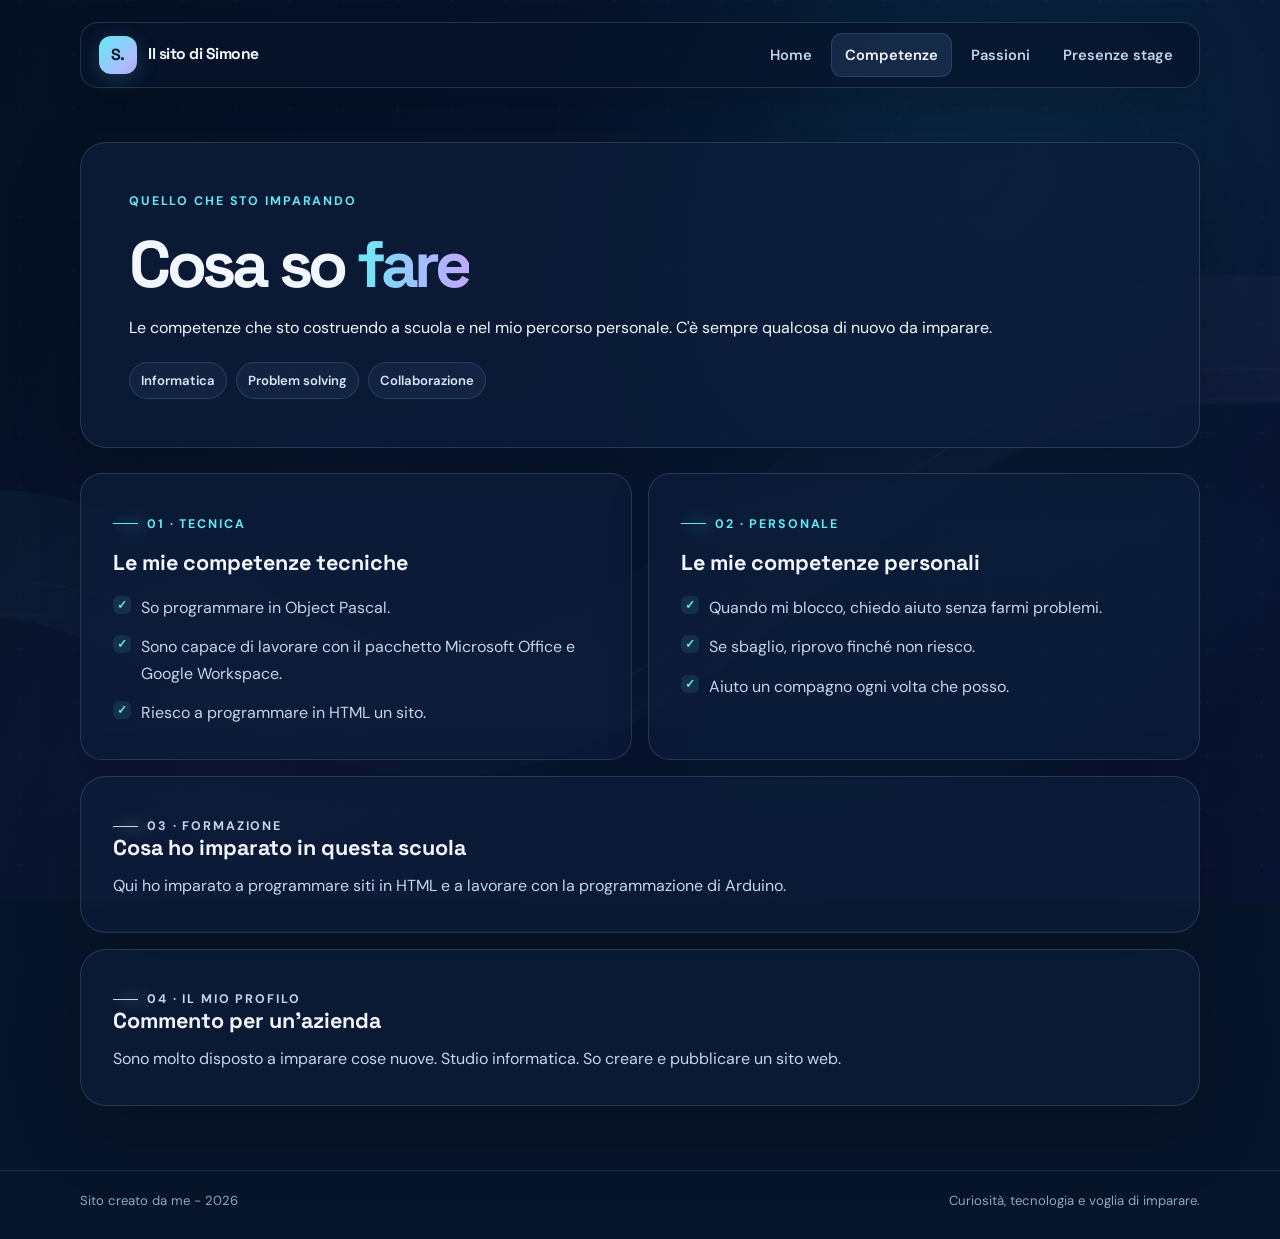
==== commit 9aa43a86: "Update competenze.html" ====
--- a/competenze.html
+++ b/competenze.html
@@ -20,6 +20,7 @@
         <a href="index.html">Home</a>
         <a href="competenze.html" aria-current="page">Competenze</a>
         <a href="passione.html">Passioni</a>
+        <a href="presenze.html">Presenze stage</a>
       </div>
     </nav>
   </div>
